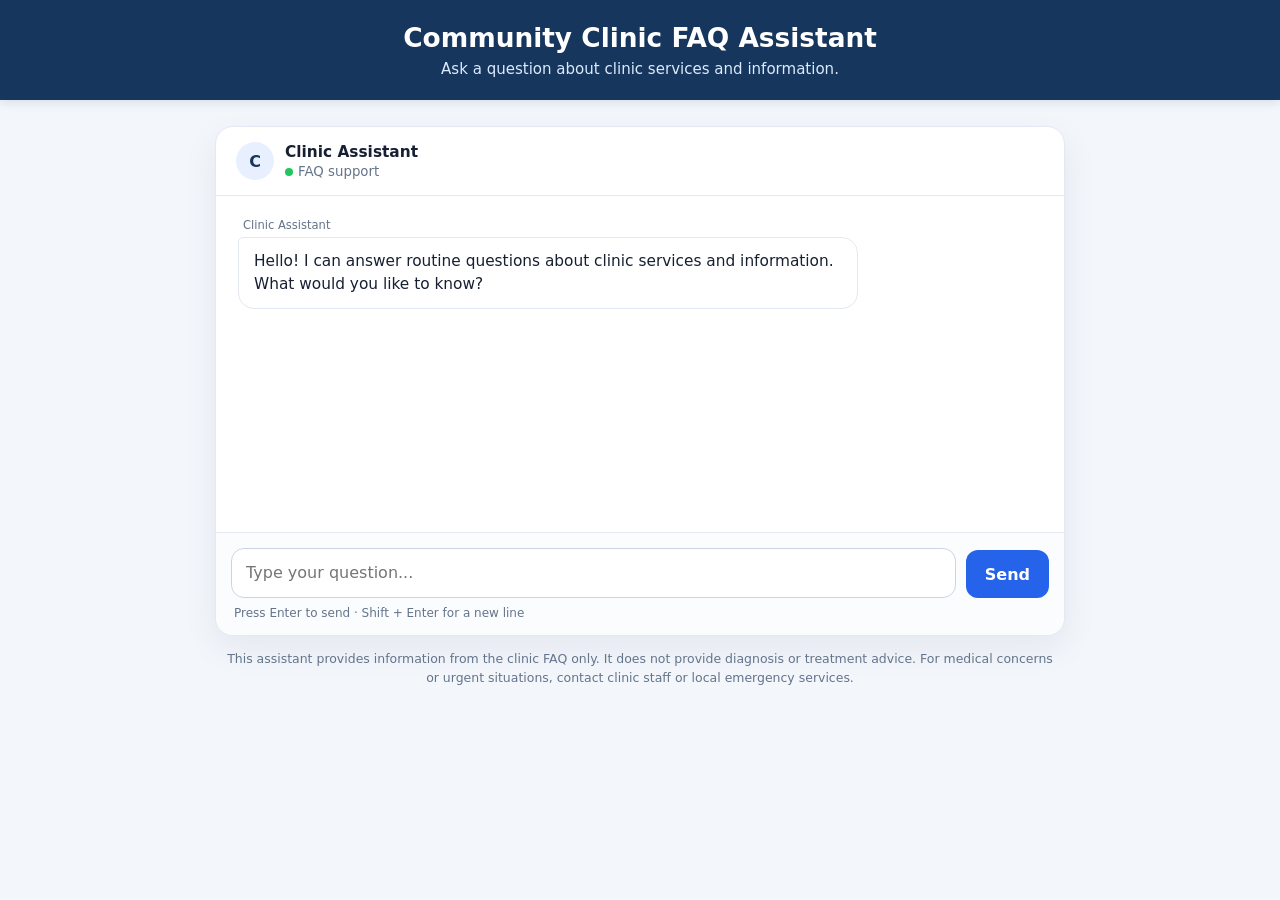
==== static/index.html @ d0e1c039 "Add files via upload" ====
<!DOCTYPE html>
<html lang="en">
<head>
  <meta charset="UTF-8">
  <meta name="viewport" content="width=device-width, initial-scale=1.0">
  <title>Community Clinic FAQ Assistant</title>
  <style>
    :root {
      --navy: #17365d;
      --blue: #2563eb;
      --page: #f3f6fb;
      --border: #e3e9f2;
      --text: #172033;
      --muted: #64748b;
      --assistant: #ffffff;
      --user: #e7f0ff;
    }
    * { box-sizing: border-box; }
    body {
      margin: 0;
      min-height: 100vh;
      background: var(--page);
      color: var(--text);
      font-family: Inter, ui-sans-serif, system-ui, -apple-system, BlinkMacSystemFont, "Segoe UI", sans-serif;
      display: flex;
      flex-direction: column;
    }
    header {
      background: var(--navy);
      color: white;
      padding: 22px 20px;
      text-align: center;
      box-shadow: 0 2px 10px rgba(15, 35, 65, .12);
    }
    header h1 { margin: 0; font-size: clamp(1.25rem, 3vw, 1.65rem); }
    header p { margin: 7px 0 0; color: #dbeafe; font-size: .94rem; }
    main {
      width: min(850px, calc(100% - 28px));
      margin: 26px auto 18px;
      flex: 1;
      display: flex;
      flex-direction: column;
      min-height: 0;
    }
    .chat-shell {
      background: white;
      border: 1px solid var(--border);
      border-radius: 18px;
      box-shadow: 0 12px 35px rgba(31, 55, 90, .07);
      display: flex;
      flex-direction: column;
      min-height: 510px;
      overflow: hidden;
    }
    .chat-top {
      padding: 15px 20px;
      border-bottom: 1px solid var(--border);
      display: flex;
      align-items: center;
      gap: 11px;
    }
    .avatar {
      width: 38px; height: 38px; border-radius: 50%;
      display: grid; place-items: center;
      background: #e8efff; color: var(--navy); font-weight: 800;
    }
    .chat-top strong { display: block; font-size: .96rem; }
    .chat-top small { color: var(--muted); }
    .status-dot {
      width: 8px; height: 8px; display: inline-block;
      border-radius: 50%; background: #22c55e; margin-right: 5px;
    }
    #messages {
      flex: 1;
      padding: 22px;
      display: flex;
      flex-direction: column;
      gap: 15px;
      overflow-y: auto;
      min-height: 320px;
    }
    .message-row { display: flex; width: 100%; }
    .message-row.user { justify-content: flex-end; }
    .bubble {
      max-width: min(78%, 620px);
      padding: 12px 15px;
      border-radius: 16px;
      line-height: 1.5;
      font-size: .96rem;
      white-space: pre-wrap;
      overflow-wrap: anywhere;
    }
    .assistant .bubble {
      background: var(--assistant);
      border: 1px solid var(--border);
      border-top-left-radius: 5px;
    }
    .user .bubble {
      background: var(--user);
      border: 1px solid #d4e4ff;
      border-top-right-radius: 5px;
    }
    .message-meta { font-size: .72rem; color: var(--muted); margin: 0 5px 5px; }
    .message-content { display: flex; flex-direction: column; }
    .user .message-content { align-items: flex-end; }
    .assistant .message-content { align-items: flex-start; }
    .typing {
      display: inline-flex; align-items: center; gap: 5px;
      min-width: 58px;
    }
    .typing span {
      width: 6px; height: 6px; border-radius: 50%;
      background: #8190a5; animation: bounce 1s infinite ease-in-out;
    }
    .typing span:nth-child(2) { animation-delay: .15s; }
    .typing span:nth-child(3) { animation-delay: .3s; }
    @keyframes bounce {
      0%, 60%, 100% { transform: translateY(0); opacity: .55; }
      30% { transform: translateY(-4px); opacity: 1; }
    }
    .composer {
      border-top: 1px solid var(--border);
      padding: 15px;
      background: #fbfcfe;
    }
    .composer-inner {
      display: flex; align-items: flex-end; gap: 10px;
      max-width: 100%;
    }
    textarea {
      flex: 1; resize: none; min-height: 48px; max-height: 140px;
      border: 1px solid #cbd5e1; border-radius: 13px;
      padding: 13px 14px; font: inherit; line-height: 1.4;
      outline: none; background: white; color: var(--text);
    }
    textarea:focus { border-color: var(--blue); box-shadow: 0 0 0 3px rgba(37, 99, 235, .11); }
    button {
      border: 0; border-radius: 12px; background: var(--blue); color: white;
      min-height: 48px; padding: 0 19px; font: inherit; font-weight: 650;
      cursor: pointer; transition: background .15s, opacity .15s;
    }
    button:hover { background: #1d4ed8; }
    button:disabled { opacity: .55; cursor: not-allowed; }
    .hint { margin: 8px 3px 0; color: var(--muted); font-size: .75rem; }
    .disclaimer {
      text-align: center; color: var(--muted); font-size: .78rem;
      line-height: 1.5; padding: 14px 8px 20px;
    }
    .error { color: #991b1b; background: #fef2f2; border-color: #fecaca !important; }
    @media (max-width: 600px) {
      main { width: calc(100% - 16px); margin-top: 12px; }
      .chat-shell { min-height: 65vh; border-radius: 14px; }
      #messages { padding: 15px 12px; }
      .bubble { max-width: 90%; }
      .composer { padding: 11px; }
      button { padding: 0 14px; }
      header { padding: 18px 12px; }
    }
  </style>
</head>
<body>
  <header>
    <h1>Community Clinic FAQ Assistant</h1>
    <p>Ask a question about clinic services and information.</p>
  </header>

  <main>
    <section class="chat-shell" aria-label="Clinic FAQ chat">
      <div class="chat-top">
        <div class="avatar" aria-hidden="true">C</div>
        <div>
          <strong>Clinic Assistant</strong>
          <small><span class="status-dot"></span>FAQ support</small>
        </div>
      </div>

      <div id="messages" aria-live="polite">
        <div class="message-row assistant">
          <div class="message-content">
            <div class="message-meta">Clinic Assistant</div>
            <div class="bubble">Hello! I can answer routine questions about clinic services and information. What would you like to know?</div>
          </div>
        </div>
      </div>

      <form class="composer" id="question-form">
        <div class="composer-inner">
          <textarea id="question" rows="1" placeholder="Type your question..." aria-label="Your question" required></textarea>
          <button id="send-button" type="submit">Send</button>
        </div>
        <div class="hint">Press Enter to send · Shift + Enter for a new line</div>
      </form>
    </section>

    <div class="disclaimer">
      This assistant provides information from the clinic FAQ only. It does not provide diagnosis or treatment advice.
      For medical concerns or urgent situations, contact clinic staff or local emergency services.
    </div>
  </main>

  <script>
    const form = document.getElementById("question-form");
    const input = document.getElementById("question");
    const sendButton = document.getElementById("send-button");
    const messages = document.getElementById("messages");

    function addMessage(text, sender, extraClass = "") {
      const row = document.createElement("div");
      row.className = `message-row ${sender}`;
      const content = document.createElement("div");
      content.className = "message-content";

      const meta = document.createElement("div");
      meta.className = "message-meta";
      meta.textContent = sender === "user" ? "You" : "Clinic Assistant";

      const bubble = document.createElement("div");
      bubble.className = `bubble ${extraClass}`;
      bubble.textContent = text;

      content.append(meta, bubble);
      row.append(content);
      messages.append(row);
      messages.scrollTop = messages.scrollHeight;
      return row;
    }

    function addTyping() {
      const row = document.createElement("div");
      row.className = "message-row assistant";
      row.id = "typing-indicator";
      row.innerHTML = '<div class="message-content"><div class="message-meta">Clinic Assistant</div><div class="bubble"><div class="typing" aria-label="Assistant is typing"><span></span><span></span><span></span></div></div></div>';
      messages.append(row);
      messages.scrollTop = messages.scrollHeight;
      return row;
    }

    function getAssistantText(data) {
      // Supports the JSON field names used by the Flask backend.
      if (typeof data === "string") return data;
      return data.answer || data.response || data.message ||
        data.assistant || data.output ||
        "I couldn't retrieve an answer. Please contact clinic staff.";
    }

    async function sendQuestion() {
      const question = input.value.trim();
      if (!question || sendButton.disabled) return;

      addMessage(question, "user");
      input.value = "";
      input.style.height = "auto";
      sendButton.disabled = true;
      const typing = addTyping();

      try {
        const response = await fetch("/ask", {
          method: "POST",
          headers: { "Content-Type": "application/json" },
          body: JSON.stringify({ question })
        });

        let data;
        const raw = await response.text();
        try { data = JSON.parse(raw); }
        catch { data = raw; }

        typing.remove();

        if (!response.ok) {
          const detail = typeof data === "object"
            ? (data.error || data.message || "The server could not process your question.")
            : (data || "The server could not process your question.");
          addMessage(detail, "assistant", "error");
        } else {
          const answerRow = addMessage(getAssistantText(data), "assistant");

          // Show where the answer came from so an FAQ fallback is not mistaken
          // for an OpenAI-generated response.
          let sourceLabel = "";
          if (data.ai_rephrased === true || data.response_source === "openai") {
            sourceLabel = "AI-generated from the clinic FAQ";
          } else if (data.response_source === "openai_weak_match") {
            sourceLabel = "AI response based on a weak FAQ match";
          } else if (data.response_source === "openai_safety_escalation") {
            sourceLabel = "AI-generated safety escalation";
          } else if (data.generation === "not_used") {
            sourceLabel = "Fixed response · AI not used";
          } else if (data.generation_error) {
            sourceLabel = "FAQ fallback · AI generation failed: " + data.generation_error;
          } else if (data.generation) {
            sourceLabel = "FAQ fallback · " + data.generation;
          }

          if (sourceLabel) {
            const meta = document.createElement("div");
            meta.className = "message-meta";
            meta.textContent = sourceLabel;
            const content = answerRow.querySelector(".message-content");
            content.append(meta);
          }
        }
      } catch (error) {
        typing.remove();
        addMessage("I couldn't connect to the clinic assistant. Please try again in a moment.", "assistant", "error");
      } finally {
        sendButton.disabled = false;
        input.focus();
      }
    }

    form.addEventListener("submit", (event) => {
      event.preventDefault();
      sendQuestion();
    });

    input.addEventListener("keydown", (event) => {
      if (event.key === "Enter" && !event.shiftKey) {
        event.preventDefault();
        form.requestSubmit();
      }
    });

    input.addEventListener("input", () => {
      input.style.height = "auto";
      input.style.height = Math.min(input.scrollHeight, 140) + "px";
    });
  </script>
</body>
</html>
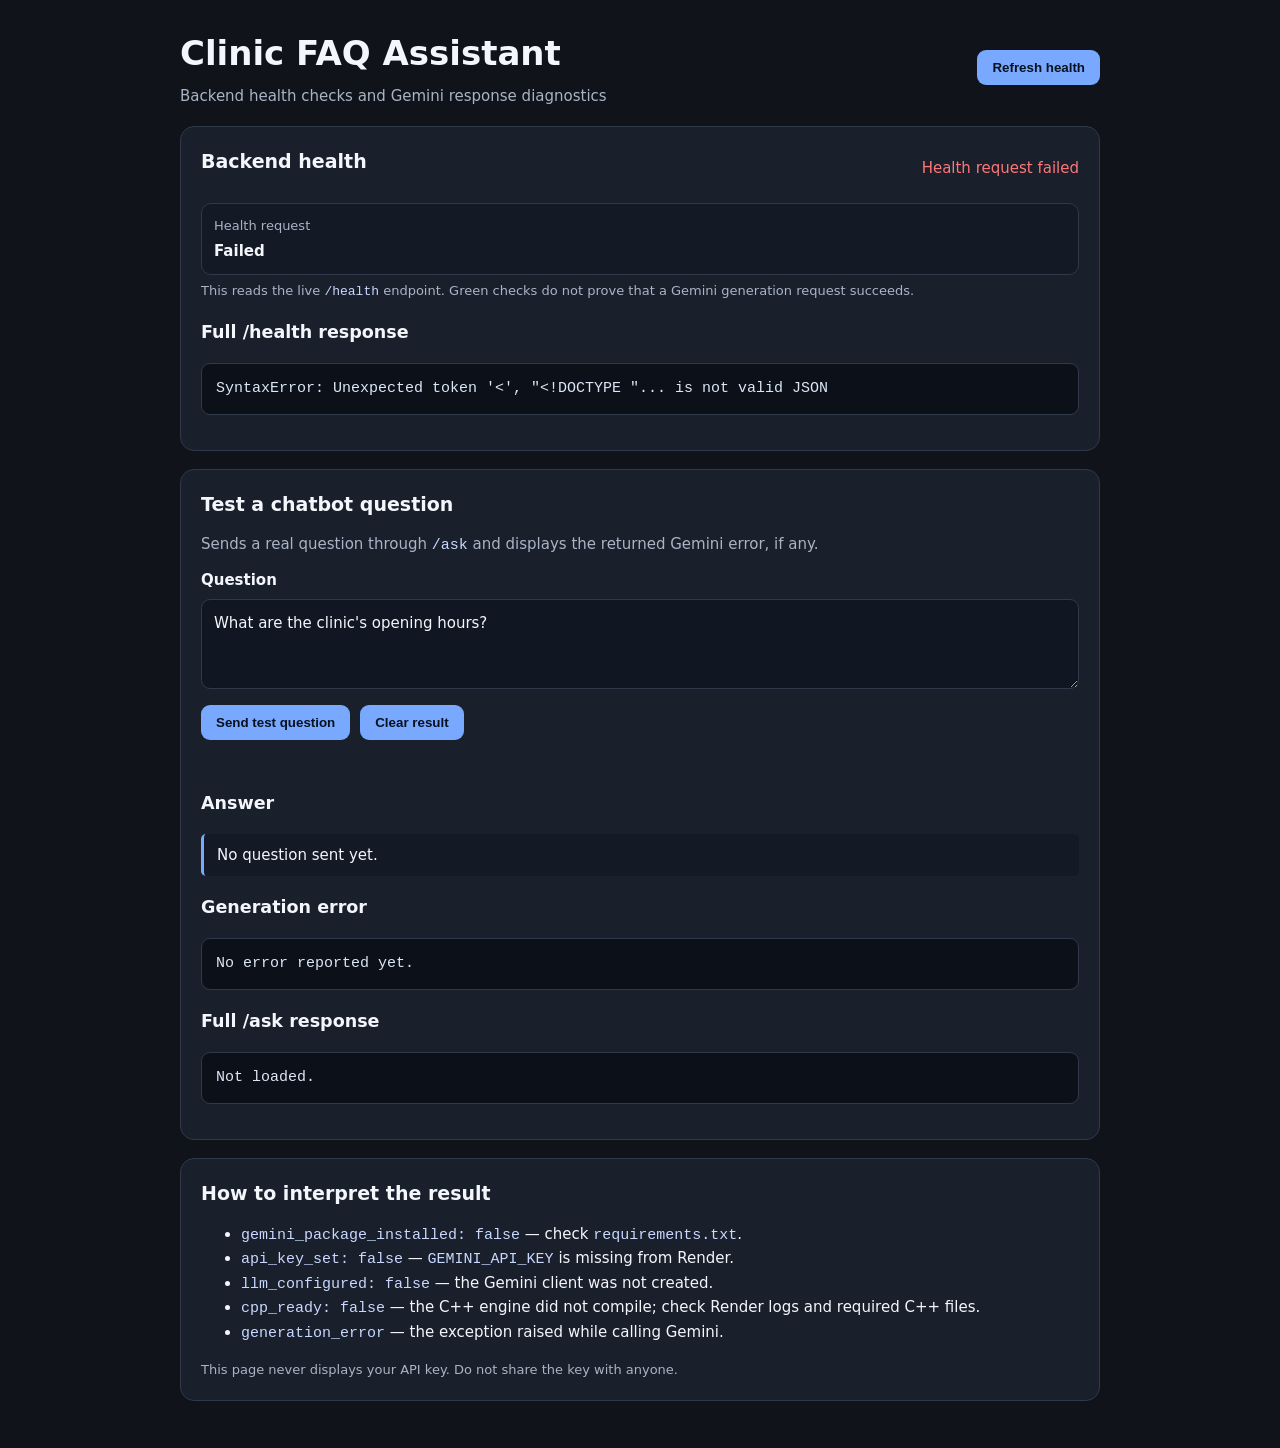
==== commit c9202cf1: "Add files via upload" ====
--- a/static/index.html
+++ b/static/index.html
@@ -1,330 +1,47 @@
 <!DOCTYPE html>
 <html lang="en">
 <head>
-  <meta charset="UTF-8">
-  <meta name="viewport" content="width=device-width, initial-scale=1.0">
-  <title>Community Clinic FAQ Assistant</title>
-  <style>
-    :root {
-      --navy: #17365d;
-      --blue: #2563eb;
-      --page: #f3f6fb;
-      --border: #e3e9f2;
-      --text: #172033;
-      --muted: #64748b;
-      --assistant: #ffffff;
-      --user: #e7f0ff;
-    }
-    * { box-sizing: border-box; }
-    body {
-      margin: 0;
-      min-height: 100vh;
-      background: var(--page);
-      color: var(--text);
-      font-family: Inter, ui-sans-serif, system-ui, -apple-system, BlinkMacSystemFont, "Segoe UI", sans-serif;
-      display: flex;
-      flex-direction: column;
-    }
-    header {
-      background: var(--navy);
-      color: white;
-      padding: 22px 20px;
-      text-align: center;
-      box-shadow: 0 2px 10px rgba(15, 35, 65, .12);
-    }
-    header h1 { margin: 0; font-size: clamp(1.25rem, 3vw, 1.65rem); }
-    header p { margin: 7px 0 0; color: #dbeafe; font-size: .94rem; }
-    main {
-      width: min(850px, calc(100% - 28px));
-      margin: 26px auto 18px;
-      flex: 1;
-      display: flex;
-      flex-direction: column;
-      min-height: 0;
-    }
-    .chat-shell {
-      background: white;
-      border: 1px solid var(--border);
-      border-radius: 18px;
-      box-shadow: 0 12px 35px rgba(31, 55, 90, .07);
-      display: flex;
-      flex-direction: column;
-      min-height: 510px;
-      overflow: hidden;
-    }
-    .chat-top {
-      padding: 15px 20px;
-      border-bottom: 1px solid var(--border);
-      display: flex;
-      align-items: center;
-      gap: 11px;
-    }
-    .avatar {
-      width: 38px; height: 38px; border-radius: 50%;
-      display: grid; place-items: center;
-      background: #e8efff; color: var(--navy); font-weight: 800;
-    }
-    .chat-top strong { display: block; font-size: .96rem; }
-    .chat-top small { color: var(--muted); }
-    .status-dot {
-      width: 8px; height: 8px; display: inline-block;
-      border-radius: 50%; background: #22c55e; margin-right: 5px;
-    }
-    #messages {
-      flex: 1;
-      padding: 22px;
-      display: flex;
-      flex-direction: column;
-      gap: 15px;
-      overflow-y: auto;
-      min-height: 320px;
-    }
-    .message-row { display: flex; width: 100%; }
-    .message-row.user { justify-content: flex-end; }
-    .bubble {
-      max-width: min(78%, 620px);
-      padding: 12px 15px;
-      border-radius: 16px;
-      line-height: 1.5;
-      font-size: .96rem;
-      white-space: pre-wrap;
-      overflow-wrap: anywhere;
-    }
-    .assistant .bubble {
-      background: var(--assistant);
-      border: 1px solid var(--border);
-      border-top-left-radius: 5px;
-    }
-    .user .bubble {
-      background: var(--user);
-      border: 1px solid #d4e4ff;
-      border-top-right-radius: 5px;
-    }
-    .message-meta { font-size: .72rem; color: var(--muted); margin: 0 5px 5px; }
-    .message-content { display: flex; flex-direction: column; }
-    .user .message-content { align-items: flex-end; }
-    .assistant .message-content { align-items: flex-start; }
-    .typing {
-      display: inline-flex; align-items: center; gap: 5px;
-      min-width: 58px;
-    }
-    .typing span {
-      width: 6px; height: 6px; border-radius: 50%;
-      background: #8190a5; animation: bounce 1s infinite ease-in-out;
-    }
-    .typing span:nth-child(2) { animation-delay: .15s; }
-    .typing span:nth-child(3) { animation-delay: .3s; }
-    @keyframes bounce {
-      0%, 60%, 100% { transform: translateY(0); opacity: .55; }
-      30% { transform: translateY(-4px); opacity: 1; }
-    }
-    .composer {
-      border-top: 1px solid var(--border);
-      padding: 15px;
-      background: #fbfcfe;
-    }
-    .composer-inner {
-      display: flex; align-items: flex-end; gap: 10px;
-      max-width: 100%;
-    }
-    textarea {
-      flex: 1; resize: none; min-height: 48px; max-height: 140px;
-      border: 1px solid #cbd5e1; border-radius: 13px;
-      padding: 13px 14px; font: inherit; line-height: 1.4;
-      outline: none; background: white; color: var(--text);
-    }
-    textarea:focus { border-color: var(--blue); box-shadow: 0 0 0 3px rgba(37, 99, 235, .11); }
-    button {
-      border: 0; border-radius: 12px; background: var(--blue); color: white;
-      min-height: 48px; padding: 0 19px; font: inherit; font-weight: 650;
-      cursor: pointer; transition: background .15s, opacity .15s;
-    }
-    button:hover { background: #1d4ed8; }
-    button:disabled { opacity: .55; cursor: not-allowed; }
-    .hint { margin: 8px 3px 0; color: var(--muted); font-size: .75rem; }
-    .disclaimer {
-      text-align: center; color: var(--muted); font-size: .78rem;
-      line-height: 1.5; padding: 14px 8px 20px;
-    }
-    .error { color: #991b1b; background: #fef2f2; border-color: #fecaca !important; }
-    @media (max-width: 600px) {
-      main { width: calc(100% - 16px); margin-top: 12px; }
-      .chat-shell { min-height: 65vh; border-radius: 14px; }
-      #messages { padding: 15px 12px; }
-      .bubble { max-width: 90%; }
-      .composer { padding: 11px; }
-      button { padding: 0 14px; }
-      header { padding: 18px 12px; }
-    }
-  </style>
-</head>
-<body>
-  <header>
-    <h1>Community Clinic FAQ Assistant</h1>
-    <p>Ask a question about clinic services and information.</p>
-  </header>
-
-  <main>
-    <section class="chat-shell" aria-label="Clinic FAQ chat">
-      <div class="chat-top">
-        <div class="avatar" aria-hidden="true">C</div>
-        <div>
-          <strong>Clinic Assistant</strong>
-          <small><span class="status-dot"></span>FAQ support</small>
-        </div>
-      </div>
-
-      <div id="messages" aria-live="polite">
-        <div class="message-row assistant">
-          <div class="message-content">
-            <div class="message-meta">Clinic Assistant</div>
-            <div class="bubble">Hello! I can answer routine questions about clinic services and information. What would you like to know?</div>
-          </div>
-        </div>
-      </div>
-
-      <form class="composer" id="question-form">
-        <div class="composer-inner">
-          <textarea id="question" rows="1" placeholder="Type your question..." aria-label="Your question" required></textarea>
-          <button id="send-button" type="submit">Send</button>
-        </div>
-        <div class="hint">Press Enter to send · Shift + Enter for a new line</div>
-      </form>
-    </section>
-
-    <div class="disclaimer">
-      This assistant provides information from the clinic FAQ only. It does not provide diagnosis or treatment advice.
-      For medical concerns or urgent situations, contact clinic staff or local emergency services.
-    </div>
-  </main>
-
-  <script>
-    const form = document.getElementById("question-form");
-    const input = document.getElementById("question");
-    const sendButton = document.getElementById("send-button");
-    const messages = document.getElementById("messages");
-
-    function addMessage(text, sender, extraClass = "") {
-      const row = document.createElement("div");
-      row.className = `message-row ${sender}`;
-      const content = document.createElement("div");
-      content.className = "message-content";
-
-      const meta = document.createElement("div");
-      meta.className = "message-meta";
-      meta.textContent = sender === "user" ? "You" : "Clinic Assistant";
-
-      const bubble = document.createElement("div");
-      bubble.className = `bubble ${extraClass}`;
-      bubble.textContent = text;
-
-      content.append(meta, bubble);
-      row.append(content);
-      messages.append(row);
-      messages.scrollTop = messages.scrollHeight;
-      return row;
-    }
-
-    function addTyping() {
-      const row = document.createElement("div");
-      row.className = "message-row assistant";
-      row.id = "typing-indicator";
-      row.innerHTML = '<div class="message-content"><div class="message-meta">Clinic Assistant</div><div class="bubble"><div class="typing" aria-label="Assistant is typing"><span></span><span></span><span></span></div></div></div>';
-      messages.append(row);
-      messages.scrollTop = messages.scrollHeight;
-      return row;
-    }
-
-    function getAssistantText(data) {
-      // Supports the JSON field names used by the Flask backend.
-      if (typeof data === "string") return data;
-      return data.answer || data.response || data.message ||
-        data.assistant || data.output ||
-        "I couldn't retrieve an answer. Please contact clinic staff.";
-    }
-
-    async function sendQuestion() {
-      const question = input.value.trim();
-      if (!question || sendButton.disabled) return;
-
-      addMessage(question, "user");
-      input.value = "";
-      input.style.height = "auto";
-      sendButton.disabled = true;
-      const typing = addTyping();
-
-      try {
-        const response = await fetch("/ask", {
-          method: "POST",
-          headers: { "Content-Type": "application/json" },
-          body: JSON.stringify({ question })
-        });
-
-        let data;
-        const raw = await response.text();
-        try { data = JSON.parse(raw); }
-        catch { data = raw; }
-
-        typing.remove();
-
-        if (!response.ok) {
-          const detail = typeof data === "object"
-            ? (data.error || data.message || "The server could not process your question.")
-            : (data || "The server could not process your question.");
-          addMessage(detail, "assistant", "error");
-        } else {
-          const answerRow = addMessage(getAssistantText(data), "assistant");
-
-          // Show where the answer came from so an FAQ fallback is not mistaken
-          // for an OpenAI-generated response.
-          let sourceLabel = "";
-          if (data.ai_rephrased === true || data.response_source === "openai") {
-            sourceLabel = "AI-generated from the clinic FAQ";
-          } else if (data.response_source === "openai_weak_match") {
-            sourceLabel = "AI response based on a weak FAQ match";
-          } else if (data.response_source === "openai_safety_escalation") {
-            sourceLabel = "AI-generated safety escalation";
-          } else if (data.generation === "not_used") {
-            sourceLabel = "Fixed response · AI not used";
-          } else if (data.generation_error) {
-            sourceLabel = "FAQ fallback · AI generation failed: " + data.generation_error;
-          } else if (data.generation) {
-            sourceLabel = "FAQ fallback · " + data.generation;
-          }
-
-          if (sourceLabel) {
-            const meta = document.createElement("div");
-            meta.className = "message-meta";
-            meta.textContent = sourceLabel;
-            const content = answerRow.querySelector(".message-content");
-            content.append(meta);
-          }
-        }
-      } catch (error) {
-        typing.remove();
-        addMessage("I couldn't connect to the clinic assistant. Please try again in a moment.", "assistant", "error");
-      } finally {
-        sendButton.disabled = false;
-        input.focus();
-      }
-    }
-
-    form.addEventListener("submit", (event) => {
-      event.preventDefault();
-      sendQuestion();
-    });
-
-    input.addEventListener("keydown", (event) => {
-      if (event.key === "Enter" && !event.shiftKey) {
-        event.preventDefault();
-        form.requestSubmit();
-      }
-    });
-
-    input.addEventListener("input", () => {
-      input.style.height = "auto";
-      input.style.height = Math.min(input.scrollHeight, 140) + "px";
-    });
-  </script>
-</body>
-</html>
+<meta charset="UTF-8"><meta name="viewport" content="width=device-width,initial-scale=1">
+<title>Clinic FAQ Assistant — Diagnostics</title>
+<style>
+:root{color-scheme:dark;--bg:#10131a;--panel:#191f2b;--muted:#aab4c5;--text:#f3f6fb;--line:#30394a;--blue:#78a9ff;--green:#55d6a0;--red:#ff7777;--yellow:#ffd166}
+*{box-sizing:border-box}body{margin:0;padding:28px 16px 60px;background:var(--bg);color:var(--text);font:15px/1.5 system-ui,sans-serif}main{width:min(920px,100%);margin:auto}
+h1{margin:0 0 6px;font-size:clamp(25px,4vw,34px)}h2{margin:0 0 14px;font-size:19px}p{color:var(--muted);margin:6px 0 0}
+.panel{background:var(--panel);border:1px solid var(--line);border-radius:14px;padding:20px;margin-top:18px}.top{display:flex;align-items:center;justify-content:space-between;gap:12px;flex-wrap:wrap}
+.grid{display:grid;grid-template-columns:repeat(auto-fit,minmax(190px,1fr));gap:10px}.metric{border:1px solid var(--line);background:#131925;border-radius:10px;padding:12px;min-width:0}.name{color:var(--muted);font-size:13px}.value{font-weight:700;margin-top:4px;overflow-wrap:anywhere}
+.ok{color:var(--green)}.bad{color:var(--red)}.warn{color:var(--yellow)}button{border:0;border-radius:9px;background:var(--blue);color:#08111f;padding:10px 15px;font-weight:700;cursor:pointer}button:disabled{opacity:.55;cursor:wait}
+label{display:block;font-weight:650;margin:12px 0 7px}textarea{width:100%;min-height:90px;resize:vertical;background:#101722;color:var(--text);border:1px solid var(--line);border-radius:9px;padding:12px;font:inherit}
+.actions{display:flex;gap:10px;flex-wrap:wrap;margin-top:10px}pre{white-space:pre-wrap;overflow-wrap:anywhere;background:#0c1119;border:1px solid var(--line);padding:14px;border-radius:9px;overflow-x:auto;color:#dce6f5}
+.answer{border-left:3px solid var(--blue);padding:10px 13px;background:#131925;border-radius:5px;white-space:pre-wrap;overflow-wrap:anywhere}.hint{font-size:13px}.statusline{margin-top:10px;min-height:22px;color:var(--muted)}code{color:#c8d8ff}
+</style></head>
+<body><main>
+<header><div class="top"><div><h1>Clinic FAQ Assistant</h1><p>Backend health checks and Gemini response diagnostics</p></div><button id="refreshBtn">Refresh health</button></div></header>
+<section class="panel"><div class="top"><h2>Backend health</h2><span id="healthStatus" class="warn">Not checked yet</span></div>
+<div id="healthGrid" class="grid" style="margin-top:14px"><div class="metric"><div class="name">Status</div><div class="value">Waiting…</div></div></div>
+<p class="hint">This reads the live <code>/health</code> endpoint. Green checks do not prove that a Gemini generation request succeeds.</p>
+<h3>Full /health response</h3><pre id="healthRaw">Not loaded.</pre></section>
+<section class="panel"><h2>Test a chatbot question</h2><p>Sends a real question through <code>/ask</code> and displays the returned Gemini error, if any.</p>
+<label for="question">Question</label><textarea id="question" maxlength="500">What are the clinic's opening hours?</textarea>
+<div class="actions"><button id="askBtn">Send test question</button><button id="clearBtn">Clear result</button></div>
+<div id="askStatus" class="statusline" role="status"></div><h3>Answer</h3><div id="answer" class="answer">No question sent yet.</div>
+<h3>Generation error</h3><pre id="generationError">No error reported yet.</pre><h3>Full /ask response</h3><pre id="askRaw">Not loaded.</pre></section>
+<section class="panel"><h2>How to interpret the result</h2><ul>
+<li><code>gemini_package_installed: false</code> — check <code>requirements.txt</code>.</li>
+<li><code>api_key_set: false</code> — <code>GEMINI_API_KEY</code> is missing from Render.</li>
+<li><code>llm_configured: false</code> — the Gemini client was not created.</li>
+<li><code>cpp_ready: false</code> — the C++ engine did not compile; check Render logs and required C++ files.</li>
+<li><code>generation_error</code> — the exception raised while calling Gemini.</li></ul>
+<p class="hint">This page never displays your API key. Do not share the key with anyone.</p></section>
+</main>
+<script>
+const $=id=>document.getElementById(id);
+function metric(name,value){const c=document.createElement("div");c.className="metric";const n=document.createElement("div");n.className="name";n.textContent=name;const v=document.createElement("div");v.className="value";v.textContent=value===undefined||value===null||value===""?"Not reported":String(value);if(value===true)v.classList.add("ok");if(value===false)v.classList.add("bad");c.append(n,v);return c}
+async function loadHealth(){$("refreshBtn").disabled=true;$("healthStatus").textContent="Checking…";try{const r=await fetch("/health",{cache:"no-store"});const d=await r.json();$("healthRaw").textContent=JSON.stringify(d,null,2);
+const fields=[["HTTP status",r.status],["Overall / C++ ready",d.ok],["C++ ready",d.cpp_ready],["FAQ file ready",d.faq_file_ready],["Gemini package installed",d.gemini_package_installed],["Gemini API key set",d.api_key_set],["Gemini client configured",d.llm_configured],["Provider",d.provider],["Model",d.model],["Code version",d.code_version],["Deployed commit",d.deployed_commit],["Build error",d.error],["Gemini import error",d.gemini_import_error]];
+$("healthGrid").replaceChildren(...fields.map(([n,v])=>metric(n,v)));const ok=r.ok&&d.cpp_ready&&d.gemini_package_installed&&d.api_key_set&&d.llm_configured;$("healthStatus").textContent=ok?"Configuration checks passed":"One or more checks failed";$("healthStatus").className=ok?"ok":"bad";
+}catch(e){$("healthStatus").textContent="Health request failed";$("healthStatus").className="bad";$("healthRaw").textContent=String(e);$("healthGrid").replaceChildren(metric("Health request","Failed"))}finally{$("refreshBtn").disabled=false}}
+async function askQuestion(){const q=$("question").value.trim();if(!q){$("askStatus").textContent="Enter a question first.";return}$("askBtn").disabled=true;$("askStatus").textContent="Sending question…";$("answer").textContent="Waiting…";$("generationError").textContent="Waiting…";
+try{const r=await fetch("/ask",{method:"POST",headers:{"Content-Type":"application/json"},body:JSON.stringify({question:q})});const d=await r.json();$("answer").textContent=d.answer??d.error??"No answer field returned.";$("generationError").textContent=d.generation_error?d.generation_error:(d.generation==="generation_failed"?"Generation failed, but no generation_error was returned.":"No generation error reported.");$("askRaw").textContent=JSON.stringify(d,null,2);$("askStatus").textContent=`HTTP ${r.status} · Classification: ${d.classification??"not reported"} · Generation: ${d.generation??"not reported"} · Source: ${d.response_source??"not reported"}`;
+}catch(e){$("askStatus").textContent="Request failed before JSON response."; $("answer").textContent="No answer received.";$("generationError").textContent=String(e);$("askRaw").textContent=String(e)}finally{$("askBtn").disabled=false}}
+$("refreshBtn").addEventListener("click",loadHealth);$("askBtn").addEventListener("click",askQuestion);$("clearBtn").addEventListener("click",()=>{$("askStatus").textContent="";$("answer").textContent="No question sent yet.";$("generationError").textContent="No error reported yet.";$("askRaw").textContent="Not loaded."});loadHealth();
+</script></body></html>
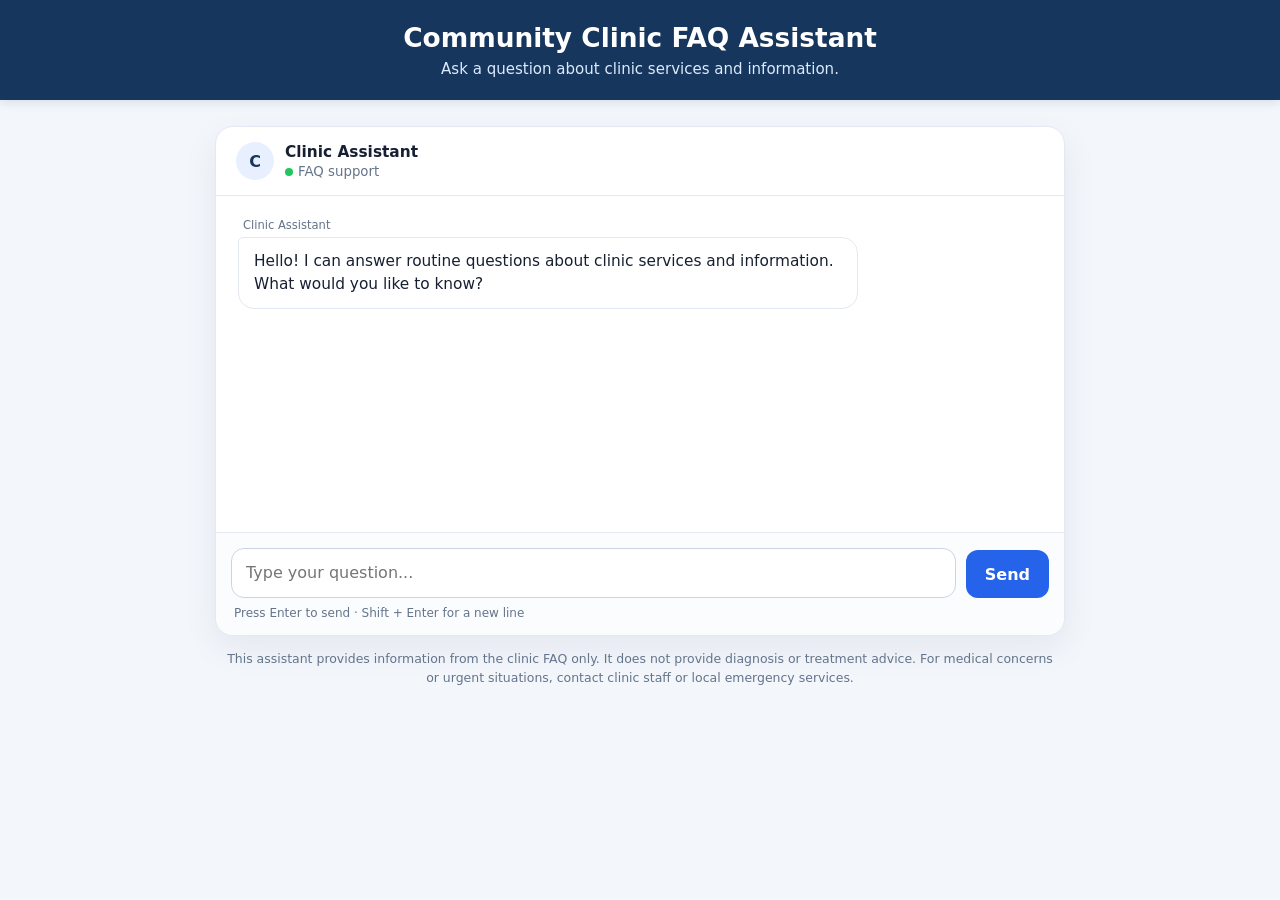
==== commit 96d4bf8f: "Add files via upload" ====
--- a/static/index.html
+++ b/static/index.html
@@ -1,47 +1,305 @@
 <!DOCTYPE html>
 <html lang="en">
 <head>
-<meta charset="UTF-8"><meta name="viewport" content="width=device-width,initial-scale=1">
-<title>Clinic FAQ Assistant — Diagnostics</title>
-<style>
-:root{color-scheme:dark;--bg:#10131a;--panel:#191f2b;--muted:#aab4c5;--text:#f3f6fb;--line:#30394a;--blue:#78a9ff;--green:#55d6a0;--red:#ff7777;--yellow:#ffd166}
-*{box-sizing:border-box}body{margin:0;padding:28px 16px 60px;background:var(--bg);color:var(--text);font:15px/1.5 system-ui,sans-serif}main{width:min(920px,100%);margin:auto}
-h1{margin:0 0 6px;font-size:clamp(25px,4vw,34px)}h2{margin:0 0 14px;font-size:19px}p{color:var(--muted);margin:6px 0 0}
-.panel{background:var(--panel);border:1px solid var(--line);border-radius:14px;padding:20px;margin-top:18px}.top{display:flex;align-items:center;justify-content:space-between;gap:12px;flex-wrap:wrap}
-.grid{display:grid;grid-template-columns:repeat(auto-fit,minmax(190px,1fr));gap:10px}.metric{border:1px solid var(--line);background:#131925;border-radius:10px;padding:12px;min-width:0}.name{color:var(--muted);font-size:13px}.value{font-weight:700;margin-top:4px;overflow-wrap:anywhere}
-.ok{color:var(--green)}.bad{color:var(--red)}.warn{color:var(--yellow)}button{border:0;border-radius:9px;background:var(--blue);color:#08111f;padding:10px 15px;font-weight:700;cursor:pointer}button:disabled{opacity:.55;cursor:wait}
-label{display:block;font-weight:650;margin:12px 0 7px}textarea{width:100%;min-height:90px;resize:vertical;background:#101722;color:var(--text);border:1px solid var(--line);border-radius:9px;padding:12px;font:inherit}
-.actions{display:flex;gap:10px;flex-wrap:wrap;margin-top:10px}pre{white-space:pre-wrap;overflow-wrap:anywhere;background:#0c1119;border:1px solid var(--line);padding:14px;border-radius:9px;overflow-x:auto;color:#dce6f5}
-.answer{border-left:3px solid var(--blue);padding:10px 13px;background:#131925;border-radius:5px;white-space:pre-wrap;overflow-wrap:anywhere}.hint{font-size:13px}.statusline{margin-top:10px;min-height:22px;color:var(--muted)}code{color:#c8d8ff}
-</style></head>
-<body><main>
-<header><div class="top"><div><h1>Clinic FAQ Assistant</h1><p>Backend health checks and Gemini response diagnostics</p></div><button id="refreshBtn">Refresh health</button></div></header>
-<section class="panel"><div class="top"><h2>Backend health</h2><span id="healthStatus" class="warn">Not checked yet</span></div>
-<div id="healthGrid" class="grid" style="margin-top:14px"><div class="metric"><div class="name">Status</div><div class="value">Waiting…</div></div></div>
-<p class="hint">This reads the live <code>/health</code> endpoint. Green checks do not prove that a Gemini generation request succeeds.</p>
-<h3>Full /health response</h3><pre id="healthRaw">Not loaded.</pre></section>
-<section class="panel"><h2>Test a chatbot question</h2><p>Sends a real question through <code>/ask</code> and displays the returned Gemini error, if any.</p>
-<label for="question">Question</label><textarea id="question" maxlength="500">What are the clinic's opening hours?</textarea>
-<div class="actions"><button id="askBtn">Send test question</button><button id="clearBtn">Clear result</button></div>
-<div id="askStatus" class="statusline" role="status"></div><h3>Answer</h3><div id="answer" class="answer">No question sent yet.</div>
-<h3>Generation error</h3><pre id="generationError">No error reported yet.</pre><h3>Full /ask response</h3><pre id="askRaw">Not loaded.</pre></section>
-<section class="panel"><h2>How to interpret the result</h2><ul>
-<li><code>gemini_package_installed: false</code> — check <code>requirements.txt</code>.</li>
-<li><code>api_key_set: false</code> — <code>GEMINI_API_KEY</code> is missing from Render.</li>
-<li><code>llm_configured: false</code> — the Gemini client was not created.</li>
-<li><code>cpp_ready: false</code> — the C++ engine did not compile; check Render logs and required C++ files.</li>
-<li><code>generation_error</code> — the exception raised while calling Gemini.</li></ul>
-<p class="hint">This page never displays your API key. Do not share the key with anyone.</p></section>
-</main>
-<script>
-const $=id=>document.getElementById(id);
-function metric(name,value){const c=document.createElement("div");c.className="metric";const n=document.createElement("div");n.className="name";n.textContent=name;const v=document.createElement("div");v.className="value";v.textContent=value===undefined||value===null||value===""?"Not reported":String(value);if(value===true)v.classList.add("ok");if(value===false)v.classList.add("bad");c.append(n,v);return c}
-async function loadHealth(){$("refreshBtn").disabled=true;$("healthStatus").textContent="Checking…";try{const r=await fetch("/health",{cache:"no-store"});const d=await r.json();$("healthRaw").textContent=JSON.stringify(d,null,2);
-const fields=[["HTTP status",r.status],["Overall / C++ ready",d.ok],["C++ ready",d.cpp_ready],["FAQ file ready",d.faq_file_ready],["Gemini package installed",d.gemini_package_installed],["Gemini API key set",d.api_key_set],["Gemini client configured",d.llm_configured],["Provider",d.provider],["Model",d.model],["Code version",d.code_version],["Deployed commit",d.deployed_commit],["Build error",d.error],["Gemini import error",d.gemini_import_error]];
-$("healthGrid").replaceChildren(...fields.map(([n,v])=>metric(n,v)));const ok=r.ok&&d.cpp_ready&&d.gemini_package_installed&&d.api_key_set&&d.llm_configured;$("healthStatus").textContent=ok?"Configuration checks passed":"One or more checks failed";$("healthStatus").className=ok?"ok":"bad";
-}catch(e){$("healthStatus").textContent="Health request failed";$("healthStatus").className="bad";$("healthRaw").textContent=String(e);$("healthGrid").replaceChildren(metric("Health request","Failed"))}finally{$("refreshBtn").disabled=false}}
-async function askQuestion(){const q=$("question").value.trim();if(!q){$("askStatus").textContent="Enter a question first.";return}$("askBtn").disabled=true;$("askStatus").textContent="Sending question…";$("answer").textContent="Waiting…";$("generationError").textContent="Waiting…";
-try{const r=await fetch("/ask",{method:"POST",headers:{"Content-Type":"application/json"},body:JSON.stringify({question:q})});const d=await r.json();$("answer").textContent=d.answer??d.error??"No answer field returned.";$("generationError").textContent=d.generation_error?d.generation_error:(d.generation==="generation_failed"?"Generation failed, but no generation_error was returned.":"No generation error reported.");$("askRaw").textContent=JSON.stringify(d,null,2);$("askStatus").textContent=`HTTP ${r.status} · Classification: ${d.classification??"not reported"} · Generation: ${d.generation??"not reported"} · Source: ${d.response_source??"not reported"}`;
-}catch(e){$("askStatus").textContent="Request failed before JSON response."; $("answer").textContent="No answer received.";$("generationError").textContent=String(e);$("askRaw").textContent=String(e)}finally{$("askBtn").disabled=false}}
-$("refreshBtn").addEventListener("click",loadHealth);$("askBtn").addEventListener("click",askQuestion);$("clearBtn").addEventListener("click",()=>{$("askStatus").textContent="";$("answer").textContent="No question sent yet.";$("generationError").textContent="No error reported yet.";$("askRaw").textContent="Not loaded."});loadHealth();
-</script></body></html>+  <meta charset="UTF-8">
+  <meta name="viewport" content="width=device-width, initial-scale=1.0">
+  <title>Community Clinic FAQ Assistant</title>
+  <style>
+    :root {
+      --navy: #17365d;
+      --blue: #2563eb;
+      --page: #f3f6fb;
+      --border: #e3e9f2;
+      --text: #172033;
+      --muted: #64748b;
+      --assistant: #ffffff;
+      --user: #e7f0ff;
+    }
+    * { box-sizing: border-box; }
+    body {
+      margin: 0;
+      min-height: 100vh;
+      background: var(--page);
+      color: var(--text);
+      font-family: Inter, ui-sans-serif, system-ui, -apple-system, BlinkMacSystemFont, "Segoe UI", sans-serif;
+      display: flex;
+      flex-direction: column;
+    }
+    header {
+      background: var(--navy);
+      color: white;
+      padding: 22px 20px;
+      text-align: center;
+      box-shadow: 0 2px 10px rgba(15, 35, 65, .12);
+    }
+    header h1 { margin: 0; font-size: clamp(1.25rem, 3vw, 1.65rem); }
+    header p { margin: 7px 0 0; color: #dbeafe; font-size: .94rem; }
+    main {
+      width: min(850px, calc(100% - 28px));
+      margin: 26px auto 18px;
+      flex: 1;
+      display: flex;
+      flex-direction: column;
+      min-height: 0;
+    }
+    .chat-shell {
+      background: white;
+      border: 1px solid var(--border);
+      border-radius: 18px;
+      box-shadow: 0 12px 35px rgba(31, 55, 90, .07);
+      display: flex;
+      flex-direction: column;
+      min-height: 510px;
+      overflow: hidden;
+    }
+    .chat-top {
+      padding: 15px 20px;
+      border-bottom: 1px solid var(--border);
+      display: flex;
+      align-items: center;
+      gap: 11px;
+    }
+    .avatar {
+      width: 38px; height: 38px; border-radius: 50%;
+      display: grid; place-items: center;
+      background: #e8efff; color: var(--navy); font-weight: 800;
+    }
+    .chat-top strong { display: block; font-size: .96rem; }
+    .chat-top small { color: var(--muted); }
+    .status-dot {
+      width: 8px; height: 8px; display: inline-block;
+      border-radius: 50%; background: #22c55e; margin-right: 5px;
+    }
+    #messages {
+      flex: 1;
+      padding: 22px;
+      display: flex;
+      flex-direction: column;
+      gap: 15px;
+      overflow-y: auto;
+      min-height: 320px;
+    }
+    .message-row { display: flex; width: 100%; }
+    .message-row.user { justify-content: flex-end; }
+    .bubble {
+      max-width: min(78%, 620px);
+      padding: 12px 15px;
+      border-radius: 16px;
+      line-height: 1.5;
+      font-size: .96rem;
+      white-space: pre-wrap;
+      overflow-wrap: anywhere;
+    }
+    .assistant .bubble {
+      background: var(--assistant);
+      border: 1px solid var(--border);
+      border-top-left-radius: 5px;
+    }
+    .user .bubble {
+      background: var(--user);
+      border: 1px solid #d4e4ff;
+      border-top-right-radius: 5px;
+    }
+    .message-meta { font-size: .72rem; color: var(--muted); margin: 0 5px 5px; }
+    .message-content { display: flex; flex-direction: column; }
+    .user .message-content { align-items: flex-end; }
+    .assistant .message-content { align-items: flex-start; }
+    .typing {
+      display: inline-flex; align-items: center; gap: 5px;
+      min-width: 58px;
+    }
+    .typing span {
+      width: 6px; height: 6px; border-radius: 50%;
+      background: #8190a5; animation: bounce 1s infinite ease-in-out;
+    }
+    .typing span:nth-child(2) { animation-delay: .15s; }
+    .typing span:nth-child(3) { animation-delay: .3s; }
+    @keyframes bounce {
+      0%, 60%, 100% { transform: translateY(0); opacity: .55; }
+      30% { transform: translateY(-4px); opacity: 1; }
+    }
+    .composer {
+      border-top: 1px solid var(--border);
+      padding: 15px;
+      background: #fbfcfe;
+    }
+    .composer-inner {
+      display: flex; align-items: flex-end; gap: 10px;
+      max-width: 100%;
+    }
+    textarea {
+      flex: 1; resize: none; min-height: 48px; max-height: 140px;
+      border: 1px solid #cbd5e1; border-radius: 13px;
+      padding: 13px 14px; font: inherit; line-height: 1.4;
+      outline: none; background: white; color: var(--text);
+    }
+    textarea:focus { border-color: var(--blue); box-shadow: 0 0 0 3px rgba(37, 99, 235, .11); }
+    button {
+      border: 0; border-radius: 12px; background: var(--blue); color: white;
+      min-height: 48px; padding: 0 19px; font: inherit; font-weight: 650;
+      cursor: pointer; transition: background .15s, opacity .15s;
+    }
+    button:hover { background: #1d4ed8; }
+    button:disabled { opacity: .55; cursor: not-allowed; }
+    .hint { margin: 8px 3px 0; color: var(--muted); font-size: .75rem; }
+    .disclaimer {
+      text-align: center; color: var(--muted); font-size: .78rem;
+      line-height: 1.5; padding: 14px 8px 20px;
+    }
+    .error { color: #991b1b; background: #fef2f2; border-color: #fecaca !important; }
+    @media (max-width: 600px) {
+      main { width: calc(100% - 16px); margin-top: 12px; }
+      .chat-shell { min-height: 65vh; border-radius: 14px; }
+      #messages { padding: 15px 12px; }
+      .bubble { max-width: 90%; }
+      .composer { padding: 11px; }
+      button { padding: 0 14px; }
+      header { padding: 18px 12px; }
+    }
+  </style>
+</head>
+<body>
+  <header>
+    <h1>Community Clinic FAQ Assistant</h1>
+    <p>Ask a question about clinic services and information.</p>
+  </header>
+
+  <main>
+    <section class="chat-shell" aria-label="Clinic FAQ chat">
+      <div class="chat-top">
+        <div class="avatar" aria-hidden="true">C</div>
+        <div>
+          <strong>Clinic Assistant</strong>
+          <small><span class="status-dot"></span>FAQ support</small>
+        </div>
+      </div>
+
+      <div id="messages" aria-live="polite">
+        <div class="message-row assistant">
+          <div class="message-content">
+            <div class="message-meta">Clinic Assistant</div>
+            <div class="bubble">Hello! I can answer routine questions about clinic services and information. What would you like to know?</div>
+          </div>
+        </div>
+      </div>
+
+      <form class="composer" id="question-form">
+        <div class="composer-inner">
+          <textarea id="question" rows="1" placeholder="Type your question..." aria-label="Your question" required></textarea>
+          <button id="send-button" type="submit">Send</button>
+        </div>
+        <div class="hint">Press Enter to send · Shift + Enter for a new line</div>
+      </form>
+    </section>
+
+    <div class="disclaimer">
+      This assistant provides information from the clinic FAQ only. It does not provide diagnosis or treatment advice.
+      For medical concerns or urgent situations, contact clinic staff or local emergency services.
+    </div>
+  </main>
+
+  <script>
+    const form = document.getElementById("question-form");
+    const input = document.getElementById("question");
+    const sendButton = document.getElementById("send-button");
+    const messages = document.getElementById("messages");
+
+    function addMessage(text, sender, extraClass = "") {
+      const row = document.createElement("div");
+      row.className = `message-row ${sender}`;
+      const content = document.createElement("div");
+      content.className = "message-content";
+
+      const meta = document.createElement("div");
+      meta.className = "message-meta";
+      meta.textContent = sender === "user" ? "You" : "Clinic Assistant";
+
+      const bubble = document.createElement("div");
+      bubble.className = `bubble ${extraClass}`;
+      bubble.textContent = text;
+
+      content.append(meta, bubble);
+      row.append(content);
+      messages.append(row);
+      messages.scrollTop = messages.scrollHeight;
+      return row;
+    }
+
+    function addTyping() {
+      const row = document.createElement("div");
+      row.className = "message-row assistant";
+      row.id = "typing-indicator";
+      row.innerHTML = '<div class="message-content"><div class="message-meta">Clinic Assistant</div><div class="bubble"><div class="typing" aria-label="Assistant is typing"><span></span><span></span><span></span></div></div></div>';
+      messages.append(row);
+      messages.scrollTop = messages.scrollHeight;
+      return row;
+    }
+
+    function getAssistantText(data) {
+      // Supports the JSON field names used by the Flask backend.
+      if (typeof data === "string") return data;
+      return data.answer || data.response || data.message ||
+        data.assistant || data.output ||
+        "I couldn't retrieve an answer. Please contact clinic staff.";
+    }
+
+    async function sendQuestion() {
+      const question = input.value.trim();
+      if (!question || sendButton.disabled) return;
+
+      addMessage(question, "user");
+      input.value = "";
+      input.style.height = "auto";
+      sendButton.disabled = true;
+      const typing = addTyping();
+
+      try {
+        const response = await fetch("/ask", {
+          method: "POST",
+          headers: { "Content-Type": "application/json" },
+          body: JSON.stringify({ question })
+        });
+
+        let data;
+        const raw = await response.text();
+        try { data = JSON.parse(raw); }
+        catch { data = raw; }
+
+        typing.remove();
+
+        if (!response.ok) {
+          const detail = typeof data === "object"
+            ? (data.error || data.message || "The server could not process your question.")
+            : (data || "The server could not process your question.");
+          addMessage(detail, "assistant", "error");
+        } else {
+          addMessage(getAssistantText(data), "assistant");
+        }
+      } catch (error) {
+        typing.remove();
+        addMessage("I couldn't connect to the clinic assistant. Please try again in a moment.", "assistant", "error");
+      } finally {
+        sendButton.disabled = false;
+        input.focus();
+      }
+    }
+
+    form.addEventListener("submit", (event) => {
+      event.preventDefault();
+      sendQuestion();
+    });
+
+    input.addEventListener("keydown", (event) => {
+      if (event.key === "Enter" && !event.shiftKey) {
+        event.preventDefault();
+        form.requestSubmit();
+      }
+    });
+
+    input.addEventListener("input", () => {
+      input.style.height = "auto";
+      input.style.height = Math.min(input.scrollHeight, 140) + "px";
+    });
+  </script>
+</body>
+</html>
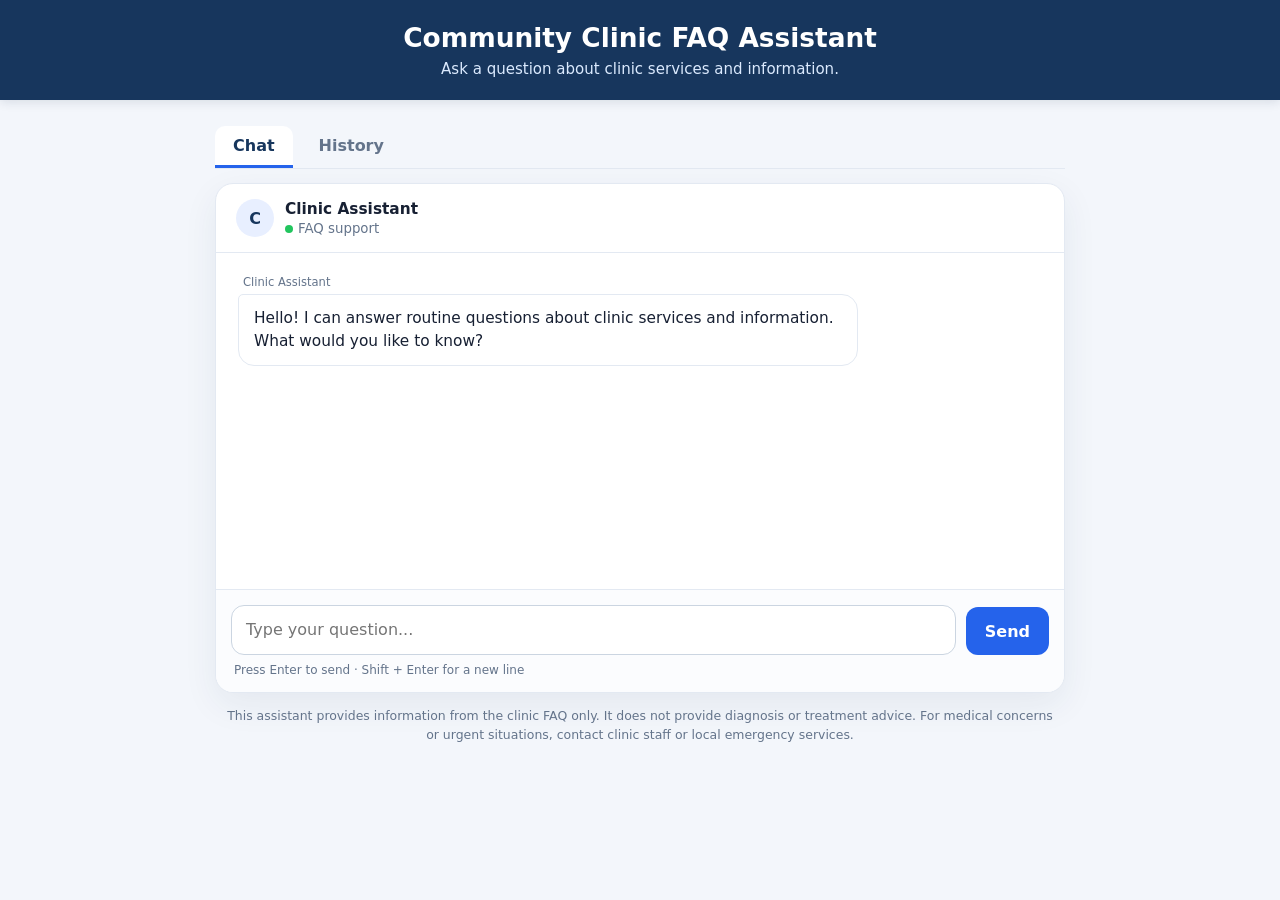
==== commit 3e322950: "Add files via upload" ====
--- a/static/index.html
+++ b/static/index.html
@@ -42,6 +42,20 @@
       flex-direction: column;
       min-height: 0;
     }
+
+    .tabs { display:flex; gap:8px; margin-bottom:14px; border-bottom:1px solid var(--border); }
+    .tab-button { background:transparent; color:var(--muted); border-radius:10px 10px 0 0; border-bottom:3px solid transparent; min-height:42px; padding:0 18px; }
+    .tab-button.active { color:var(--navy); border-bottom-color:var(--blue); background:white; }
+    .tab-panel[hidden] { display:none !important; }
+    .history-shell { background:white; border:1px solid var(--border); border-radius:18px; padding:20px; min-height:510px; }
+    .history-heading { display:flex; align-items:center; justify-content:space-between; gap:12px; margin-bottom:16px; }
+    .history-heading h2 { margin:0; font-size:1.1rem; color:var(--navy); }
+    .history-item { border:1px solid var(--border); border-radius:13px; padding:14px; margin-bottom:12px; }
+    .history-time { color:var(--muted); font-size:.75rem; margin-bottom:9px; }
+    .history-label { color:var(--navy); font-size:.78rem; font-weight:700; margin:8px 0 3px; }
+    .history-text { white-space:pre-wrap; overflow-wrap:anywhere; line-height:1.5; }
+    .empty-history { color:var(--muted); text-align:center; padding:65px 15px; }
+    .small-button { background:#eef2f7; color:#334155; min-height:38px; padding:0 12px; }
     .chat-shell {
       background: white;
       border: 1px solid var(--border);
@@ -149,7 +163,8 @@
     .error { color: #991b1b; background: #fef2f2; border-color: #fecaca !important; }
     @media (max-width: 600px) {
       main { width: calc(100% - 16px); margin-top: 12px; }
-      .chat-shell { min-height: 65vh; border-radius: 14px; }
+      .chat-shell, .history-shell { min-height: 65vh; border-radius: 14px; }
+      .history-shell { padding: 13px; }
       #messages { padding: 15px 12px; }
       .bubble { max-width: 90%; }
       .composer { padding: 11px; }
@@ -165,7 +180,12 @@
   </header>
 
   <main>
-    <section class="chat-shell" aria-label="Clinic FAQ chat">
+
+    <nav class="tabs" aria-label="Main navigation">
+      <button class="tab-button active" id="chat-tab" type="button">Chat</button>
+      <button class="tab-button" id="history-tab" type="button">History</button>
+    </nav>
+    <section class="tab-panel chat-shell" id="chat-panel" aria-label="Clinic FAQ chat">
       <div class="chat-top">
         <div class="avatar" aria-hidden="true">C</div>
         <div>
@@ -192,6 +212,14 @@
       </form>
     </section>
 
+
+    <section class="tab-panel history-shell" id="history-panel" hidden>
+      <div class="history-heading">
+        <h2>Previous conversations</h2>
+        <button class="small-button" id="clear-history" type="button">Clear history</button>
+      </div>
+      <div id="history-list"><div class="empty-history">Your saved questions and answers will appear here.</div></div>
+    </section>
     <div class="disclaimer">
       This assistant provides information from the clinic FAQ only. It does not provide diagnosis or treatment advice.
       For medical concerns or urgent situations, contact clinic staff or local emergency services.
@@ -203,6 +231,95 @@
     const input = document.getElementById("question");
     const sendButton = document.getElementById("send-button");
     const messages = document.getElementById("messages");
+
+
+    const chatTab = document.getElementById("chat-tab");
+    const historyTab = document.getElementById("history-tab");
+    const chatPanel = document.getElementById("chat-panel");
+    const historyPanel = document.getElementById("history-panel");
+    const historyList = document.getElementById("history-list");
+    const clearHistoryButton = document.getElementById("clear-history");
+
+    function getSessionId() {
+      let id = localStorage.getItem("clinic_chat_session_id");
+      if (!id) {
+        id = crypto.randomUUID();
+        localStorage.setItem("clinic_chat_session_id", id);
+      }
+      return id;
+    }
+    const sessionId = getSessionId();
+
+    function switchTab(tab) {
+      const showHistory = tab === "history";
+      chatPanel.hidden = showHistory;
+      historyPanel.hidden = !showHistory;
+      chatTab.classList.toggle("active", !showHistory);
+      historyTab.classList.toggle("active", showHistory);
+      if (showHistory) loadHistory();
+    }
+    chatTab.addEventListener("click", () => switchTab("chat"));
+    historyTab.addEventListener("click", () => switchTab("history"));
+
+    async function loadHistory() {
+      historyList.textContent = "Loading history...";
+      try {
+        const response = await fetch(`/history?session_id=${encodeURIComponent(sessionId)}`);
+        const data = await response.json();
+        if (!response.ok) throw new Error(data.error || "Could not load history.");
+        historyList.replaceChildren();
+        if (!data.history.length) {
+          const empty = document.createElement("div");
+          empty.className = "empty-history";
+          empty.textContent = "No saved conversations yet.";
+          historyList.append(empty);
+          return;
+        }
+        for (const item of data.history) {
+          const card = document.createElement("article");
+          card.className = "history-item";
+          const time = document.createElement("div");
+          time.className = "history-time";
+          const date = new Date(item.created_at);
+          time.textContent = Number.isNaN(date.getTime()) ? item.created_at : date.toLocaleString();
+          const qLabel = document.createElement("div");
+          qLabel.className = "history-label";
+          qLabel.textContent = "YOU ASKED";
+          const q = document.createElement("div");
+          q.className = "history-text";
+          q.textContent = item.question;
+          const aLabel = document.createElement("div");
+          aLabel.className = "history-label";
+          aLabel.textContent = "CLINIC ASSISTANT";
+          const a = document.createElement("div");
+          a.className = "history-text";
+          a.textContent = item.answer;
+          card.append(time, qLabel, q, aLabel, a);
+          historyList.append(card);
+        }
+      } catch (error) {
+        historyList.textContent = error.message;
+      }
+    }
+
+    clearHistoryButton.addEventListener("click", async () => {
+      if (!confirm("Delete all saved conversations for this browser?")) return;
+      clearHistoryButton.disabled = true;
+      try {
+        const response = await fetch("/history", {
+          method: "DELETE",
+          headers: { "Content-Type": "application/json" },
+          body: JSON.stringify({ session_id: sessionId })
+        });
+        const data = await response.json();
+        if (!response.ok) throw new Error(data.error || "Could not clear history.");
+        await loadHistory();
+      } catch (error) {
+        alert(error.message);
+      } finally {
+        clearHistoryButton.disabled = false;
+      }
+    });
 
     function addMessage(text, sender, extraClass = "") {
       const row = document.createElement("div");
@@ -236,7 +353,6 @@
     }
 
     function getAssistantText(data) {
-      // Supports the JSON field names used by the Flask backend.
       if (typeof data === "string") return data;
       return data.answer || data.response || data.message ||
         data.assistant || data.output ||
@@ -257,7 +373,7 @@
         const response = await fetch("/ask", {
           method: "POST",
           headers: { "Content-Type": "application/json" },
-          body: JSON.stringify({ question })
+          body: JSON.stringify({ question, session_id: sessionId })
         });
 
         let data;
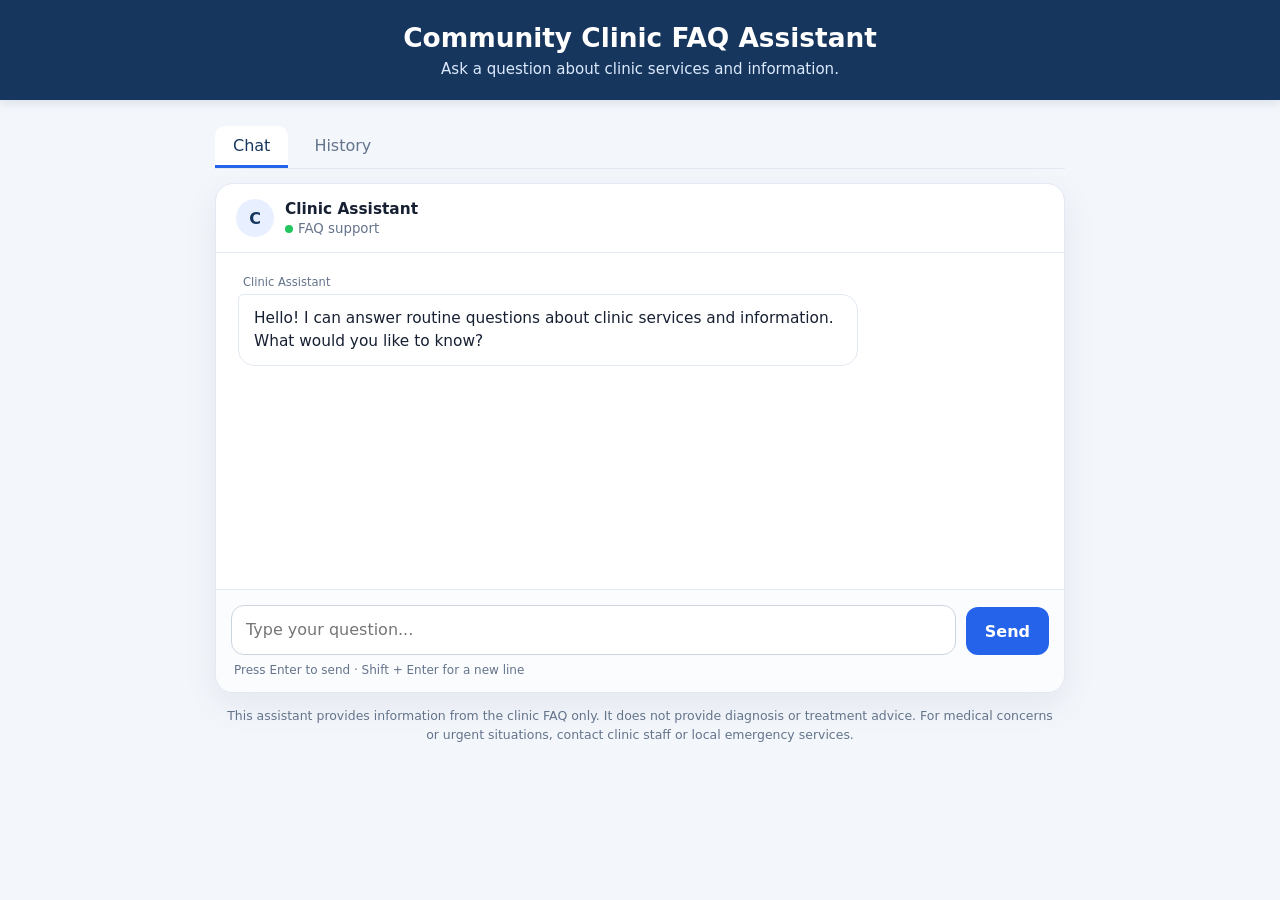
==== commit dde8af79: "Add files via upload" ====
--- a/static/index.html
+++ b/static/index.html
@@ -44,7 +44,7 @@
     }
 
     .tabs { display:flex; gap:8px; margin-bottom:14px; border-bottom:1px solid var(--border); }
-    .tab-button { background:transparent; color:var(--muted); border-radius:10px 10px 0 0; border-bottom:3px solid transparent; min-height:42px; padding:0 18px; }
+    .tab-button { display:inline-flex; align-items:center; text-decoration:none; background:transparent; color:var(--muted); border-radius:10px 10px 0 0; border-bottom:3px solid transparent; min-height:42px; padding:0 18px; }
     .tab-button.active { color:var(--navy); border-bottom-color:var(--blue); background:white; }
     .tab-panel[hidden] { display:none !important; }
     .history-shell { background:white; border:1px solid var(--border); border-radius:18px; padding:20px; min-height:510px; }
@@ -52,6 +52,10 @@
     .history-heading h2 { margin:0; font-size:1.1rem; color:var(--navy); }
     .history-item { border:1px solid var(--border); border-radius:13px; padding:14px; margin-bottom:12px; }
     .history-time { color:var(--muted); font-size:.75rem; margin-bottom:9px; }
+    .history-topline { display:flex; align-items:center; justify-content:space-between; gap:10px; flex-wrap:wrap; }
+    .classification-badge { display:inline-flex; align-items:center; border-radius:999px; padding:4px 9px; font-size:.7rem; font-weight:800; letter-spacing:.03em; background:#e8efff; color:#1e40af; }
+    .classification-badge.sensitive { background:#fff1f2; color:#be123c; }
+    .classification-badge.unsupported { background:#fff7ed; color:#c2410c; }
     .history-label { color:var(--navy); font-size:.78rem; font-weight:700; margin:8px 0 3px; }
     .history-text { white-space:pre-wrap; overflow-wrap:anywhere; line-height:1.5; }
     .empty-history { color:var(--muted); text-align:center; padding:65px 15px; }
@@ -182,8 +186,8 @@
   <main>
 
     <nav class="tabs" aria-label="Main navigation">
-      <button class="tab-button active" id="chat-tab" type="button">Chat</button>
-      <button class="tab-button" id="history-tab" type="button">History</button>
+      <a class="tab-button active" href="/">Chat</a>
+      <a class="tab-button" href="/history">History</a>
     </nav>
     <section class="tab-panel chat-shell" id="chat-panel" aria-label="Clinic FAQ chat">
       <div class="chat-top">
@@ -213,13 +217,6 @@
     </section>
 
 
-    <section class="tab-panel history-shell" id="history-panel" hidden>
-      <div class="history-heading">
-        <h2>Previous conversations</h2>
-        <button class="small-button" id="clear-history" type="button">Clear history</button>
-      </div>
-      <div id="history-list"><div class="empty-history">Your saved questions and answers will appear here.</div></div>
-    </section>
     <div class="disclaimer">
       This assistant provides information from the clinic FAQ only. It does not provide diagnosis or treatment advice.
       For medical concerns or urgent situations, contact clinic staff or local emergency services.
@@ -231,14 +228,6 @@
     const input = document.getElementById("question");
     const sendButton = document.getElementById("send-button");
     const messages = document.getElementById("messages");
-
-
-    const chatTab = document.getElementById("chat-tab");
-    const historyTab = document.getElementById("history-tab");
-    const chatPanel = document.getElementById("chat-panel");
-    const historyPanel = document.getElementById("history-panel");
-    const historyList = document.getElementById("history-list");
-    const clearHistoryButton = document.getElementById("clear-history");
 
     function getSessionId() {
       let id = localStorage.getItem("clinic_chat_session_id");
@@ -250,91 +239,17 @@
     }
     const sessionId = getSessionId();
 
-    function switchTab(tab) {
-      const showHistory = tab === "history";
-      chatPanel.hidden = showHistory;
-      historyPanel.hidden = !showHistory;
-      chatTab.classList.toggle("active", !showHistory);
-      historyTab.classList.toggle("active", showHistory);
-      if (showHistory) loadHistory();
-    }
-    chatTab.addEventListener("click", () => switchTab("chat"));
-    historyTab.addEventListener("click", () => switchTab("history"));
-
-    async function loadHistory() {
-      historyList.textContent = "Loading history...";
-      try {
-        const response = await fetch(`/history?session_id=${encodeURIComponent(sessionId)}`);
-        const data = await response.json();
-        if (!response.ok) throw new Error(data.error || "Could not load history.");
-        historyList.replaceChildren();
-        if (!data.history.length) {
-          const empty = document.createElement("div");
-          empty.className = "empty-history";
-          empty.textContent = "No saved conversations yet.";
-          historyList.append(empty);
-          return;
-        }
-        for (const item of data.history) {
-          const card = document.createElement("article");
-          card.className = "history-item";
-          const time = document.createElement("div");
-          time.className = "history-time";
-          const date = new Date(item.created_at);
-          time.textContent = Number.isNaN(date.getTime()) ? item.created_at : date.toLocaleString();
-          const qLabel = document.createElement("div");
-          qLabel.className = "history-label";
-          qLabel.textContent = "YOU ASKED";
-          const q = document.createElement("div");
-          q.className = "history-text";
-          q.textContent = item.question;
-          const aLabel = document.createElement("div");
-          aLabel.className = "history-label";
-          aLabel.textContent = "CLINIC ASSISTANT";
-          const a = document.createElement("div");
-          a.className = "history-text";
-          a.textContent = item.answer;
-          card.append(time, qLabel, q, aLabel, a);
-          historyList.append(card);
-        }
-      } catch (error) {
-        historyList.textContent = error.message;
-      }
-    }
-
-    clearHistoryButton.addEventListener("click", async () => {
-      if (!confirm("Delete all saved conversations for this browser?")) return;
-      clearHistoryButton.disabled = true;
-      try {
-        const response = await fetch("/history", {
-          method: "DELETE",
-          headers: { "Content-Type": "application/json" },
-          body: JSON.stringify({ session_id: sessionId })
-        });
-        const data = await response.json();
-        if (!response.ok) throw new Error(data.error || "Could not clear history.");
-        await loadHistory();
-      } catch (error) {
-        alert(error.message);
-      } finally {
-        clearHistoryButton.disabled = false;
-      }
-    });
-
     function addMessage(text, sender, extraClass = "") {
       const row = document.createElement("div");
       row.className = `message-row ${sender}`;
       const content = document.createElement("div");
       content.className = "message-content";
-
       const meta = document.createElement("div");
       meta.className = "message-meta";
       meta.textContent = sender === "user" ? "You" : "Clinic Assistant";
-
       const bubble = document.createElement("div");
       bubble.className = `bubble ${extraClass}`;
       bubble.textContent = text;
-
       content.append(meta, bubble);
       row.append(content);
       messages.append(row);
@@ -354,35 +269,28 @@
 
     function getAssistantText(data) {
       if (typeof data === "string") return data;
-      return data.answer || data.response || data.message ||
-        data.assistant || data.output ||
+      return data.answer || data.response || data.message || data.assistant || data.output ||
         "I couldn't retrieve an answer. Please contact clinic staff.";
     }
 
     async function sendQuestion() {
       const question = input.value.trim();
       if (!question || sendButton.disabled) return;
-
       addMessage(question, "user");
       input.value = "";
       input.style.height = "auto";
       sendButton.disabled = true;
       const typing = addTyping();
-
       try {
         const response = await fetch("/ask", {
           method: "POST",
           headers: { "Content-Type": "application/json" },
           body: JSON.stringify({ question, session_id: sessionId })
         });
-
         let data;
         const raw = await response.text();
-        try { data = JSON.parse(raw); }
-        catch { data = raw; }
-
+        try { data = JSON.parse(raw); } catch { data = raw; }
         typing.remove();
-
         if (!response.ok) {
           const detail = typeof data === "object"
             ? (data.error || data.message || "The server could not process your question.")
@@ -404,14 +312,12 @@
       event.preventDefault();
       sendQuestion();
     });
-
     input.addEventListener("keydown", (event) => {
       if (event.key === "Enter" && !event.shiftKey) {
         event.preventDefault();
         form.requestSubmit();
       }
     });
-
     input.addEventListener("input", () => {
       input.style.height = "auto";
       input.style.height = Math.min(input.scrollHeight, 140) + "px";
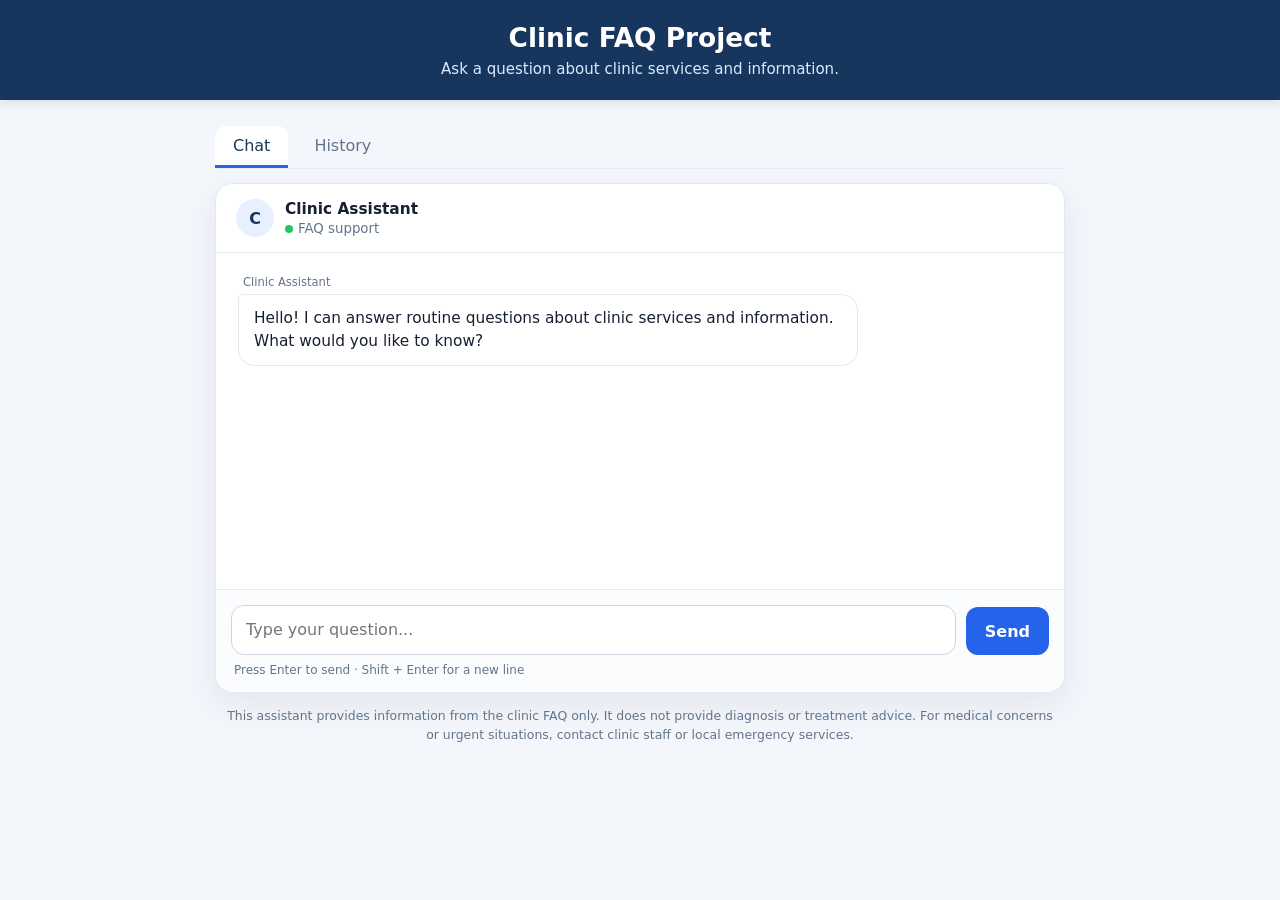
==== commit 87221a46: "Rename standalone assistant page to Clinic FAQ Project" ====
--- a/static/index.html
+++ b/static/index.html
@@ -3,7 +3,7 @@
 <head>
   <meta charset="UTF-8">
   <meta name="viewport" content="width=device-width, initial-scale=1.0">
-  <title>Community Clinic FAQ Assistant</title>
+  <title>Clinic FAQ Project</title>
   <style>
     :root {
       --navy: #17365d;
@@ -179,7 +179,7 @@
 </head>
 <body>
   <header>
-    <h1>Community Clinic FAQ Assistant</h1>
+    <h1>Clinic FAQ Project</h1>
     <p>Ask a question about clinic services and information.</p>
   </header>
 
